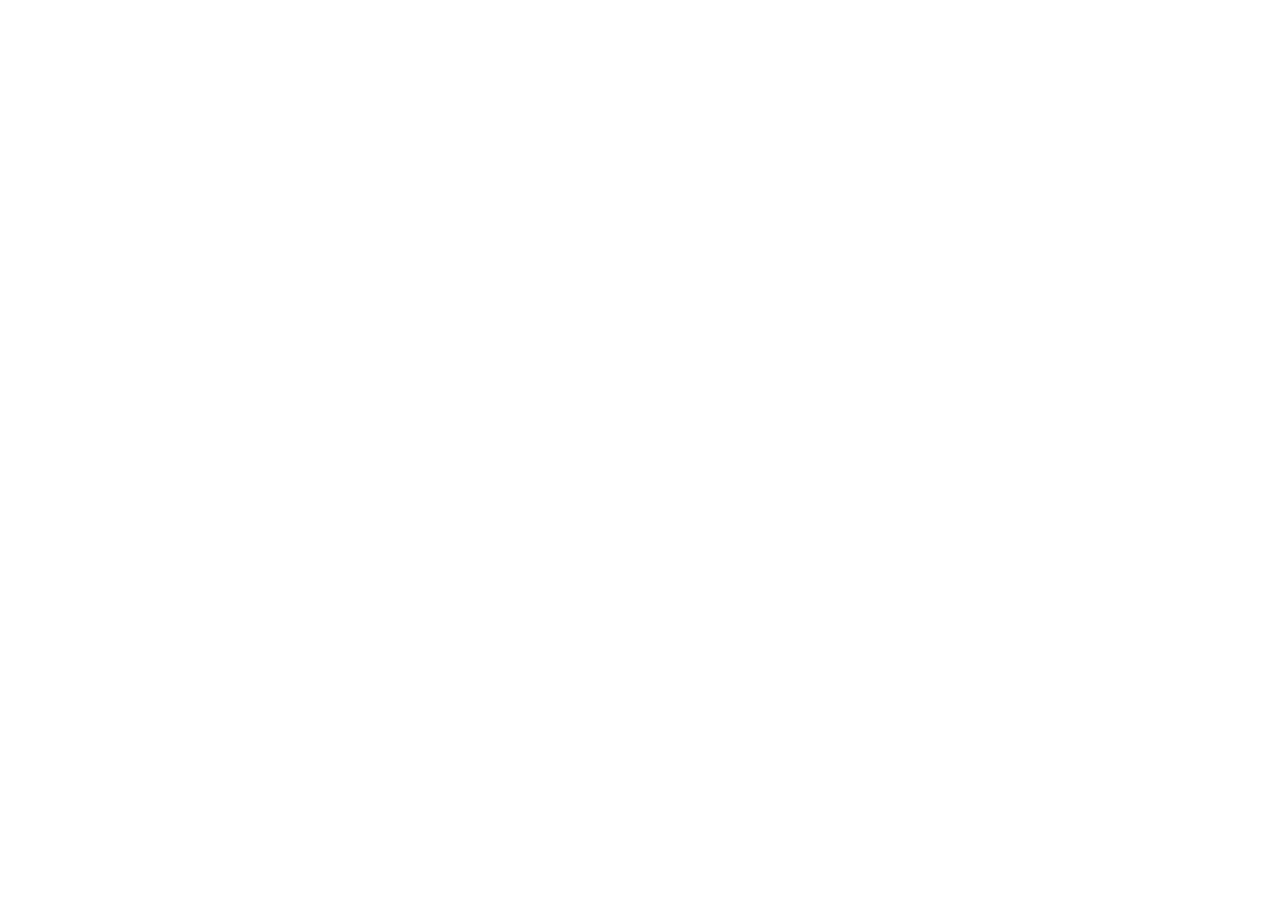
==== ClubDirectory.html @ 25316c32 "Initial commit" ====
<!DOCTYPE html>
<html lang="en">
<head>
    <meta charset="UTF-8">
    <meta name="viewport" content="width=device-width, initial-scale=1.0">
    <title>Каталог клубов</title>
    <link rel="stylesheet" href="/css/style.css">
</head>
<body>
    <header>
        <nav></nav>
    </header>
    <main>
        <section></section>
    </main>
    <footer></footer>
    <script src="/js/script.js"></script>
</body>
</html>
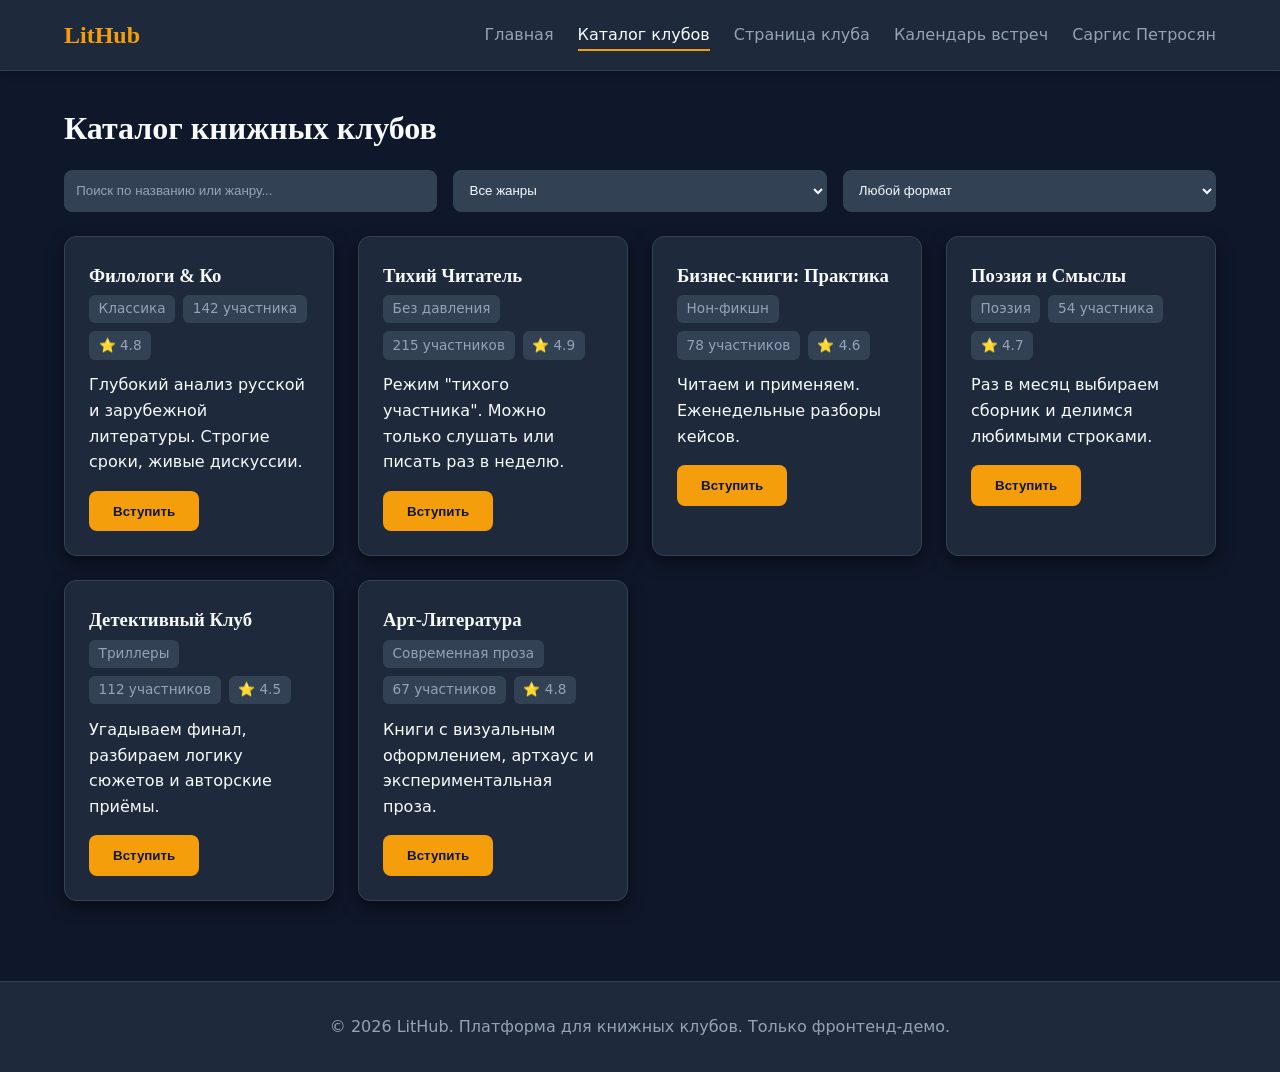
==== commit c45fc838: "Expireanse ======== 15-04-2026 ==== 18-42" ====
--- a/ClubDirectory.html
+++ b/ClubDirectory.html
@@ -1,19 +1,87 @@
 <!DOCTYPE html>
-<html lang="en">
+<html lang="ru">
 <head>
-    <meta charset="UTF-8">
-    <meta name="viewport" content="width=device-width, initial-scale=1.0">
-    <title>Каталог клубов</title>
-    <link rel="stylesheet" href="/css/style.css">
+  <meta charset="UTF-8">
+  <meta name="viewport" content="width=device-width, initial-scale=1.0">
+  <title>Каталог клубов | LitHub</title>
+  <link rel="stylesheet" href="/css/style.css">
 </head>
 <body>
-    <header>
-        <nav></nav>
-    </header>
-    <main>
-        <section></section>
-    </main>
-    <footer></footer>
-    <script src="/js/script.js"></script>
+  <header>
+    <nav>
+      <a href="/index.html" class="logo">LitHub</a>
+      <ul class="nav-links">
+        <li><a href="/index.html">Главная</a></li>
+        <li><a href="/ClubDirectory.html" class="active">Каталог клубов</a></li>
+        <li><a href="/ClubPage.html">Страница клуба</a></li>
+        <li><a href="/MeetingCalendar.html">Календарь встреч</a></li>
+        <li><a href="/profile.html">Саргис Петросян</a></li>
+      </ul>
+    </nav>
+  </header>
+
+  <main>
+    <h1>Каталог книжных клубов</h1>
+    
+    <div class="filters">
+      <input type="text" placeholder="Поиск по названию или жанру...">
+      <select>
+        <option>Все жанры</option>
+        <option>Классика</option>
+        <option>Современная проза</option>
+        <option>Научная фантастика</option>
+        <option>Нон-фикшн</option>
+      </select>
+      <select>
+        <option>Любой формат</option>
+        <option>Онлайн</option>
+        <option>Офлайн</option>
+        <option>Гибрид</option>
+      </select>
+    </div>
+
+    <div id="clubs-list" class="grid grid-3">
+      <div class="card club-card">
+        <h3>Филологи & Ко</h3>
+        <div class="club-meta"><span>Классика</span><span>142 участника</span><span>⭐ 4.8</span></div>
+        <p>Глубокий анализ русской и зарубежной литературы. Строгие сроки, живые дискуссии.</p>
+        <button class="btn" style="margin-top: 1rem;">Вступить</button>
+      </div>
+      <div class="card club-card">
+        <h3>Тихий Читатель</h3>
+        <div class="club-meta"><span>Без давления</span><span>215 участников</span><span>⭐ 4.9</span></div>
+        <p>Режим "тихого участника". Можно только слушать или писать раз в неделю.</p>
+        <button class="btn" style="margin-top: 1rem;">Вступить</button>
+      </div>
+      <div class="card club-card">
+        <h3>Бизнес-книги: Практика</h3>
+        <div class="club-meta"><span>Нон-фикшн</span><span>78 участников</span><span>⭐ 4.6</span></div>
+        <p>Читаем и применяем. Еженедельные разборы кейсов.</p>
+        <button class="btn" style="margin-top: 1rem;">Вступить</button>
+      </div>
+      <div class="card club-card">
+        <h3>Поэзия и Смыслы</h3>
+        <div class="club-meta"><span>Поэзия</span><span>54 участника</span><span>⭐ 4.7</span></div>
+        <p>Раз в месяц выбираем сборник и делимся любимыми строками.</p>
+        <button class="btn" style="margin-top: 1rem;">Вступить</button>
+      </div>
+      <div class="card club-card">
+        <h3>Детективный Клуб</h3>
+        <div class="club-meta"><span>Триллеры</span><span>112 участников</span><span>⭐ 4.5</span></div>
+        <p>Угадываем финал, разбираем логику сюжетов и авторские приёмы.</p>
+        <button class="btn" style="margin-top: 1rem;">Вступить</button>
+      </div>
+      <div class="card club-card">
+        <h3>Арт-Литература</h3>
+        <div class="club-meta"><span>Современная проза</span><span>67 участников</span><span>⭐ 4.8</span></div>
+        <p>Книги с визуальным оформлением, артхаус и экспериментальная проза.</p>
+        <button class="btn" style="margin-top: 1rem;">Вступить</button>
+      </div>
+    </div>
+  </main>
+
+  <footer>
+    <p>&copy; 2026 LitHub. Платформа для книжных клубов. Только фронтенд-демо.</p>
+  </footer>
 </body>
 </html>
--- a/css/style.css
+++ b/css/style.css
@@ -0,0 +1,203 @@
+:root {
+  --bg: #0f172a;
+  --card-bg: #1e293b;
+  --primary: #334155;
+  --primary-light: #475569;
+  --accent: #f59e0b;
+  --accent-light: #d97706;
+  --text: #f8fafc;
+  --text-light: #94a3b8;
+  --border: #334155;
+  --success: #22c55e;
+  --danger: #ef4444;
+  --shadow: 0 6px 16px rgba(0,0,0,0.5);
+  --radius: 12px;
+  --font-sans: system-ui, -apple-system, "Segoe UI", Roboto, sans-serif;
+  --font-serif: Georgia, "Times New Roman", serif;
+  --max-width: 1200px;
+  --header-height: 70px;
+}
+
+* { box-sizing: border-box; margin: 0; padding: 0; }
+html { scroll-behavior: smooth; }
+body {
+  font-family: var(--font-sans);
+  background: var(--bg);
+  color: var(--text);
+  line-height: 1.6;
+  min-height: 100vh;
+  display: flex;
+  flex-direction: column;
+}
+
+/* Scrollbar */
+::-webkit-scrollbar { width: 8px; }
+::-webkit-scrollbar-track { background: var(--bg); }
+::-webkit-scrollbar-thumb { background: var(--primary); border-radius: 4px; }
+::-webkit-scrollbar-thumb:hover { background: var(--primary-light); }
+
+/* Header & Nav */
+header {
+  background: var(--card-bg);
+  border-bottom: 1px solid var(--border);
+  position: sticky; top: 0; z-index: 100;
+  box-shadow: 0 2px 8px rgba(0,0,0,0.3);
+}
+nav {
+  max-width: var(--max-width);
+  margin: 0 auto;
+  padding: 0 1.5rem;
+  height: var(--header-height);
+  display: flex; justify-content: space-between; align-items: center;
+}
+.logo {
+  font-family: var(--font-serif);
+  font-size: 1.5rem; font-weight: 700;
+  color: var(--accent); text-decoration: none;
+}
+.nav-links { list-style: none; display: flex; gap: 1.5rem; }
+.nav-links a {
+  text-decoration: none; color: var(--text-light); font-weight: 500;
+  padding: 0.4rem 0; position: relative; transition: color 0.2s;
+}
+.nav-links a:hover, .nav-links a.active { color: var(--text); }
+.nav-links a.active::after {
+  content: ''; position: absolute; bottom: 0; left: 0;
+  width: 100%; height: 2px; background: var(--accent);
+}
+.nav-toggle { display: none; background: none; border: none; color: var(--text); font-size: 1.5rem; cursor: pointer; }
+
+/* Layout */
+main { flex: 1; max-width: var(--max-width); margin: 2rem auto; padding: 0 1.5rem; width: 100%; }
+footer {
+  text-align: center; padding: 2rem; background: var(--card-bg);
+  border-top: 1px solid var(--border); margin-top: 3rem; color: var(--text-light);
+}
+
+/* Components */
+h1, h2, h3 { font-family: var(--font-serif); margin-bottom: 1rem; color: var(--text); }
+.btn {
+  display: inline-block; padding: 0.8rem 1.5rem; background: var(--accent);
+  color: #0f172a; text-decoration: none; border-radius: 8px; font-weight: 600;
+  border: none; cursor: pointer; transition: all 0.2s;
+}
+.btn:hover { background: var(--accent-light); transform: translateY(-1px); }
+.btn:disabled { opacity: 0.6; cursor: not-allowed; }
+.btn-outline { background: transparent; border: 2px solid var(--accent); color: var(--accent); }
+.btn-outline:hover { background: var(--accent); color: #0f172a; }
+.btn-sm { padding: 0.5rem 1rem; font-size: 0.9rem; }
+
+.card {
+  background: var(--card-bg); border-radius: var(--radius); padding: 1.5rem;
+  box-shadow: var(--shadow); border: 1px solid var(--border); transition: transform 0.2s;
+}
+.card:hover { transform: translateY(-2px); }
+.grid { display: grid; gap: 1.5rem; }
+.grid-2 { grid-template-columns: repeat(auto-fit, minmax(300px, 1fr)); }
+.grid-3 { grid-template-columns: repeat(auto-fit, minmax(260px, 1fr)); }
+.grid-4 { grid-template-columns: repeat(auto-fit, minmax(200px, 1fr)); }
+
+/* Hero */
+.hero { text-align: center; padding: 3rem 0 2rem; }
+.hero h1 { font-size: clamp(1.8rem, 5vw, 2.5rem); margin-bottom: 0.5rem; }
+.hero p { font-size: clamp(1rem, 2vw, 1.2rem); color: var(--text-light); margin-bottom: 2rem; }
+.hero .actions { display: flex; gap: 1rem; justify-content: center; flex-wrap: wrap; }
+
+/* Directory & Filters */
+.filters { display: flex; gap: 1rem; margin-bottom: 1.5rem; flex-wrap: wrap; }
+.filters input, .filters select {
+  padding: 0.7rem; background: var(--primary); border: 1px solid var(--border); 
+  border-radius: 8px; color: var(--text); flex: 1; min-width: 200px;
+}
+.filters input::placeholder { color: var(--text-light); }
+.club-card h3 { margin-bottom: 0.3rem; }
+.club-meta { display: flex; gap: 0.5rem; flex-wrap: wrap; font-size: 0.85rem; color: var(--text-light); margin-bottom: 0.8rem; }
+.club-meta span { background: var(--primary); padding: 0.2rem 0.6rem; border-radius: 6px; }
+
+/* Club Page Tabs */
+.tabs { display: flex; gap: 0.5rem; border-bottom: 2px solid var(--border); margin-bottom: 1.5rem; flex-wrap: wrap; overflow-x: auto; }
+.tab-btn {
+  background: none; border: none; padding: 0.8rem 1.2rem; cursor: pointer;
+  font-weight: 500; color: var(--text-light); border-bottom: 3px solid transparent; white-space: nowrap;
+}
+.tab-btn:hover { color: var(--text); }
+.tab-btn.active { color: var(--accent); border-bottom-color: var(--accent); }
+.tab-content { display: none; animation: fadeIn 0.3s; }
+.tab-content.active { display: block; }
+@keyframes fadeIn { from { opacity: 0; transform: translateY(8px); } to { opacity: 1; transform: translateY(0); } }
+
+/* Book & Voting */
+.book-preview { display: flex; gap: 1.5rem; align-items: start; margin-bottom: 1.5rem; flex-wrap: wrap; }
+.book-cover { width: 100px; height: 150px; background: var(--primary); border-radius: 8px; display: flex; align-items: center; justify-content: center; color: var(--text-light); flex-shrink: 0; }
+.vote-option { margin-bottom: 1.2rem; padding-bottom: 0.8rem; border-bottom: 1px dashed var(--border); }
+.vote-option:last-child { border-bottom: none; }
+.vote-header { display: flex; justify-content: space-between; margin-bottom: 0.3rem; }
+.vote-bar { height: 10px; background: var(--primary); border-radius: 5px; overflow: hidden; margin: 0.5rem 0; }
+.vote-fill { height: 100%; background: var(--success); width: 0%; transition: width 0.5s ease; }
+
+/* Chat */
+.chat-box { 
+  background: var(--bg); border: 1px solid var(--border); border-radius: var(--radius); 
+  height: 400px; overflow-y: auto; padding: 1rem; display: flex; flex-direction: column; gap: 0.8rem; margin-bottom: 1rem; 
+}
+.msg { max-width: 85%; padding: 0.8rem 1rem; border-radius: 12px; font-size: 0.95rem; position: relative; }
+.msg.self { align-self: flex-end; background: var(--accent); color: #0f172a; border-bottom-right-radius: 2px; }
+.msg.other { align-self: flex-start; background: var(--card-bg); border: 1px solid var(--border); border-bottom-left-radius: 2px; }
+.msg-meta { font-size: 0.7rem; opacity: 0.7; margin-bottom: 0.2rem; display: block; }
+.chat-input { display: flex; gap: 0.5rem; }
+.chat-input input { 
+  flex: 1; padding: 0.8rem; background: var(--primary); border: 1px solid var(--border); 
+  border-radius: 8px; color: var(--text); outline: none; 
+}
+.chat-input input:focus { border-color: var(--accent); }
+
+/* Calendar */
+.calendar-header { display: flex; justify-content: space-between; align-items: center; margin-bottom: 1.5rem; flex-wrap: wrap; gap: 1rem; }
+.calendar-grid { display: grid; grid-template-columns: repeat(7, 1fr); gap: 6px; }
+.day-header { text-align: center; font-weight: 600; color: var(--text-light); padding: 0.5rem 0; font-size: 0.85rem; }
+.day-cell {
+  background: var(--card-bg); border: 1px solid var(--border); border-radius: 8px;
+  min-height: 70px; padding: 0.4rem; font-size: 0.8rem; position: relative; transition: background 0.2s;
+}
+.day-cell:hover { background: var(--primary-light); }
+.day-cell.empty { background: transparent; border: none; }
+.day-cell.today { border-color: var(--accent); background: rgba(245, 158, 11, 0.1); }
+.event {
+  background: var(--accent); color: #0f172a; padding: 0.15rem 0.3rem;
+  border-radius: 4px; font-size: 0.7rem; margin-top: 0.2rem; display: block;
+  overflow: hidden; text-overflow: ellipsis; white-space: nowrap;
+}
+
+/* Profile */
+.profile-hero { display: flex; gap: 1.5rem; align-items: center; flex-wrap: wrap; margin-bottom: 2rem; padding: 1.5rem; background: var(--card-bg); border-radius: var(--radius); border: 1px solid var(--border); }
+.avatar { width: 90px; height: 90px; border-radius: 50%; background: var(--accent); color: #0f172a; display: flex; align-items: center; justify-content: center; font-size: 2rem; font-weight: 700; font-family: var(--font-serif); flex-shrink: 0; }
+.profile-stats { display: flex; gap: 1.5rem; margin-top: 0.5rem; flex-wrap: wrap; }
+.stat-item { text-align: center; }
+.stat-num { font-size: 1.3rem; font-weight: bold; color: var(--accent); }
+.stat-label { font-size: 0.75rem; color: var(--text-light); text-transform: uppercase; letter-spacing: 0.5px; }
+.tag { display: inline-block; background: var(--primary); border: 1px solid var(--border); padding: 0.3rem 0.7rem; border-radius: 20px; margin: 0.2rem; font-size: 0.85rem; color: var(--text); }
+.tag.mod { border-color: var(--accent); background: rgba(245, 158, 11, 0.15); color: var(--accent); }
+
+/* Responsive */
+@media (max-width: 768px) {
+  nav { padding: 0 1rem; }
+  .nav-toggle { display: block; }
+  .nav-links {
+    position: absolute; top: var(--header-height); left: 0; right: 0;
+    background: var(--card-bg); flex-direction: column; gap: 0;
+    border-bottom: 1px solid var(--border); display: none;
+  }
+  .nav-links.open { display: flex; }
+  .nav-links a { padding: 1rem; border-bottom: 1px solid var(--border); }
+  .hero { padding: 2rem 0 1.5rem; }
+  .book-preview { flex-direction: column; align-items: flex-start; }
+  .calendar-grid { gap: 4px; }
+  .day-cell { min-height: 50px; font-size: 0.75rem; }
+  .event { font-size: 0.65rem; }
+}
+@media (max-width: 480px) {
+  .grid-2, .grid-3 { grid-template-columns: 1fr; }
+  .profile-hero { flex-direction: column; text-align: center; }
+  .profile-stats { justify-content: center; }
+  .filters { flex-direction: column; }
+}
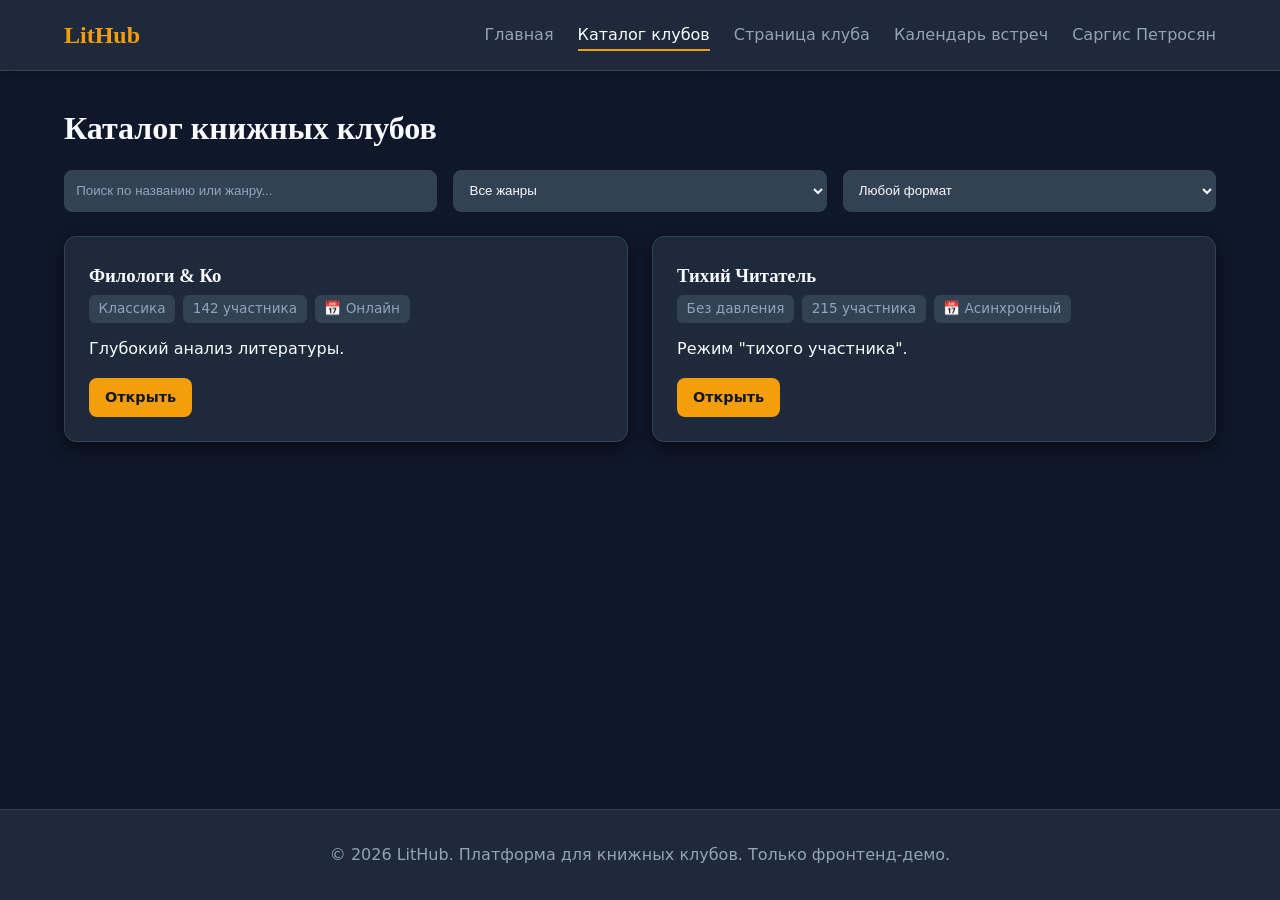
==== commit 8de75cbd: "Expireanse ======== 15-04-2026 ==== 19-16" ====
--- a/ClubDirectory.html
+++ b/ClubDirectory.html
@@ -83,5 +83,6 @@
   <footer>
     <p>&copy; 2026 LitHub. Платформа для книжных клубов. Только фронтенд-демо.</p>
   </footer>
+  <script src="/js/script.js"></script>
 </body>
 </html>
